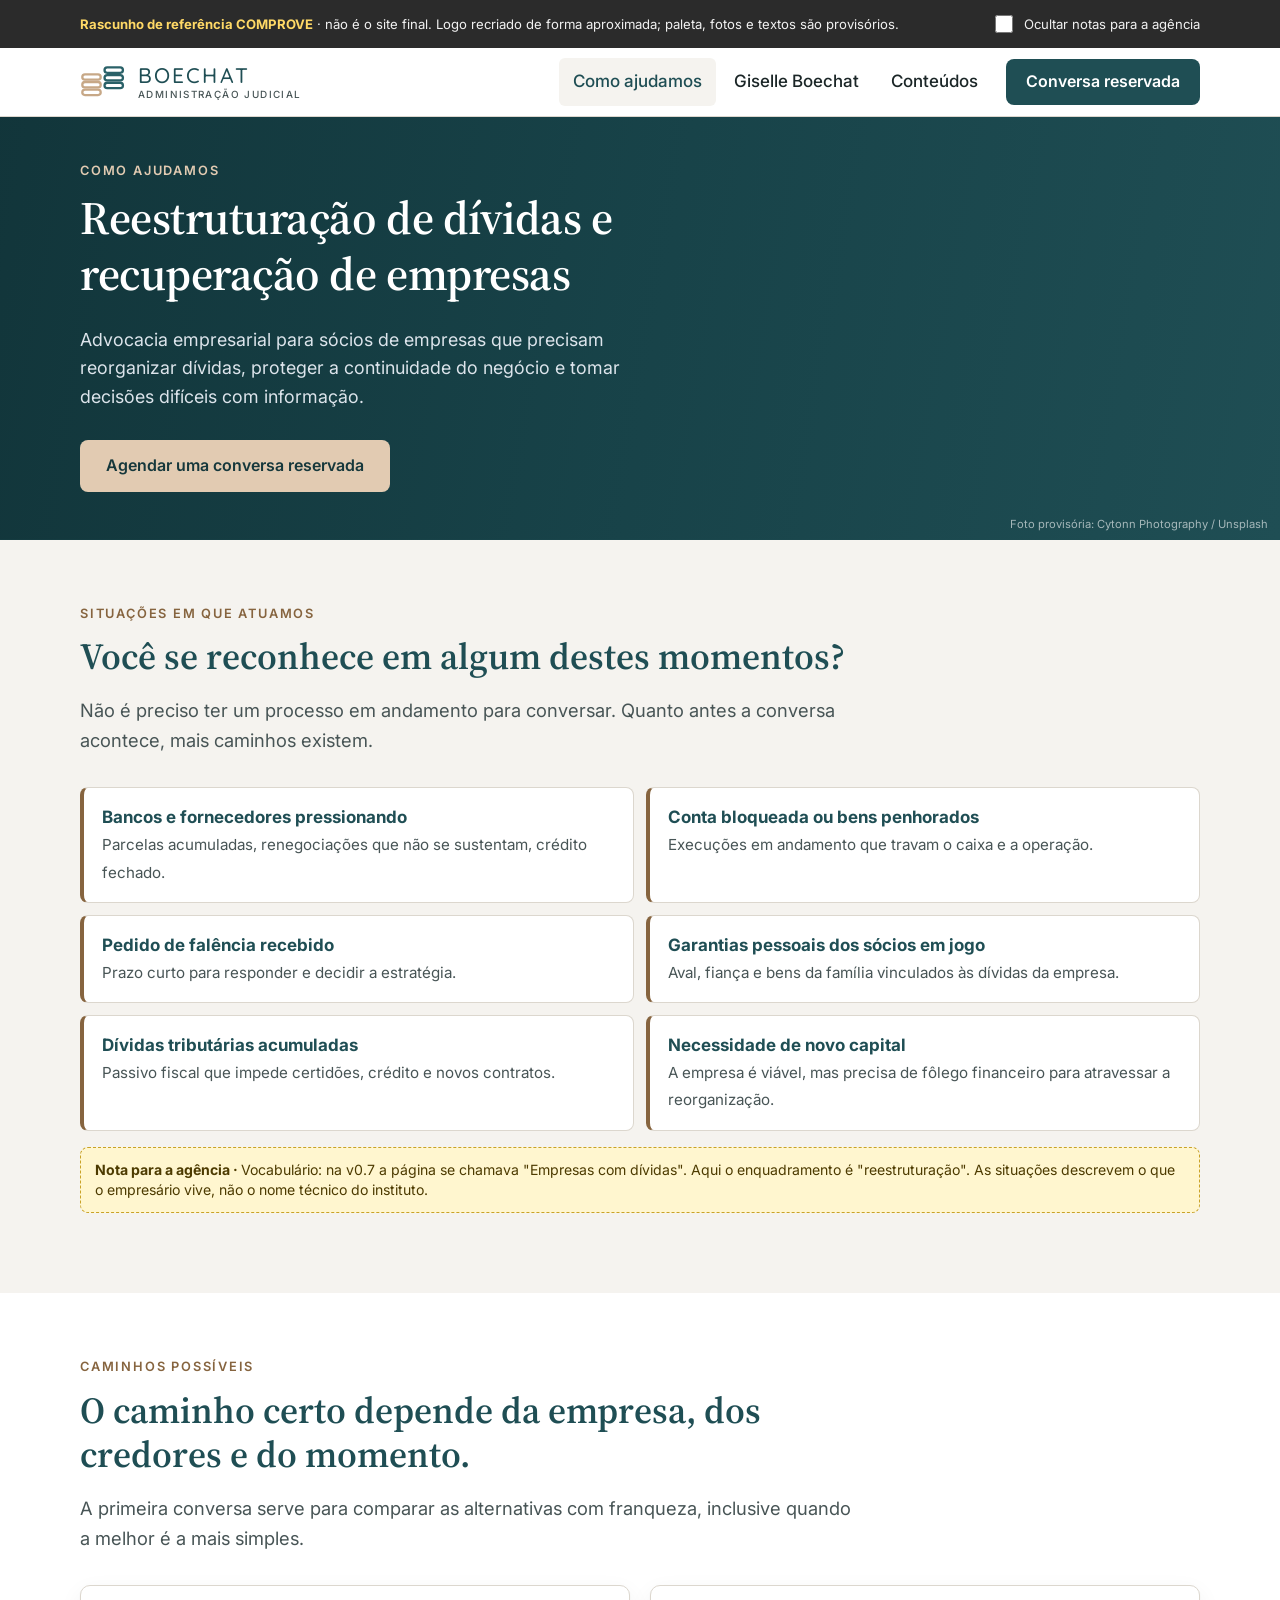
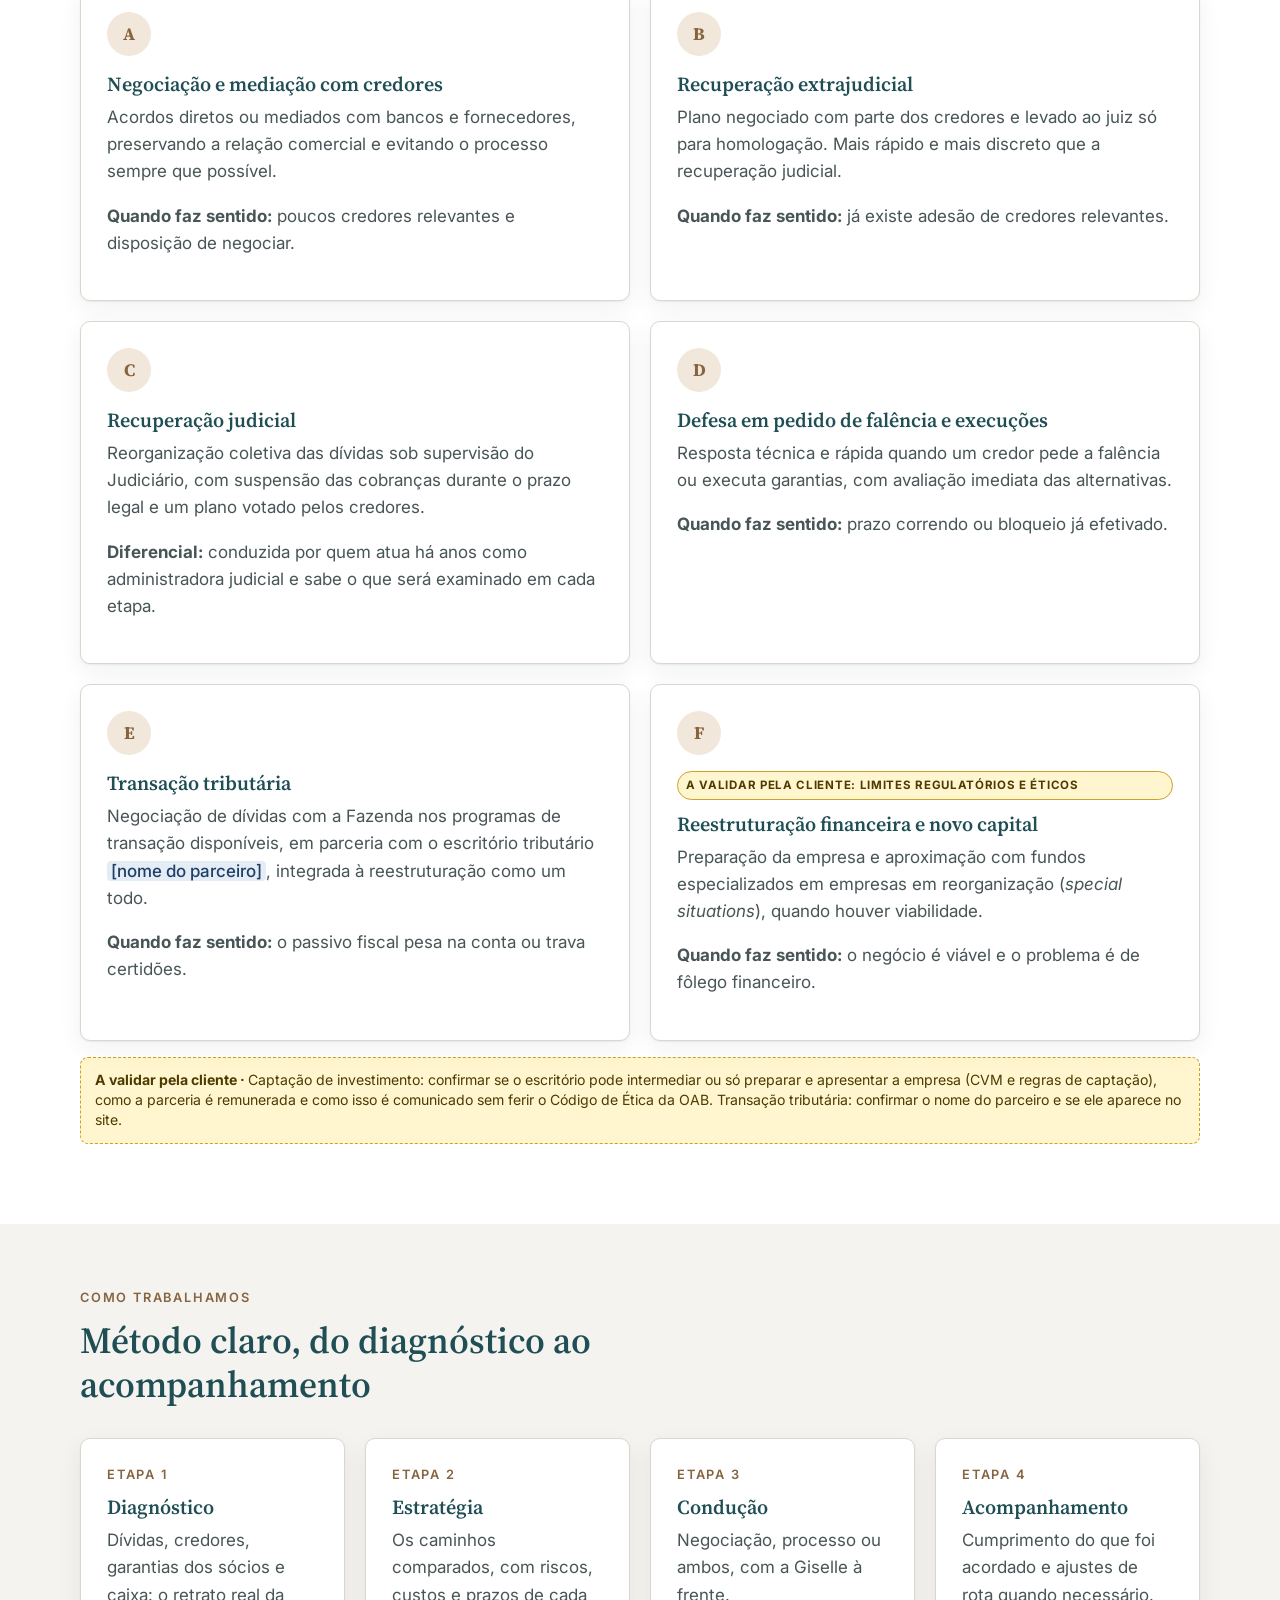
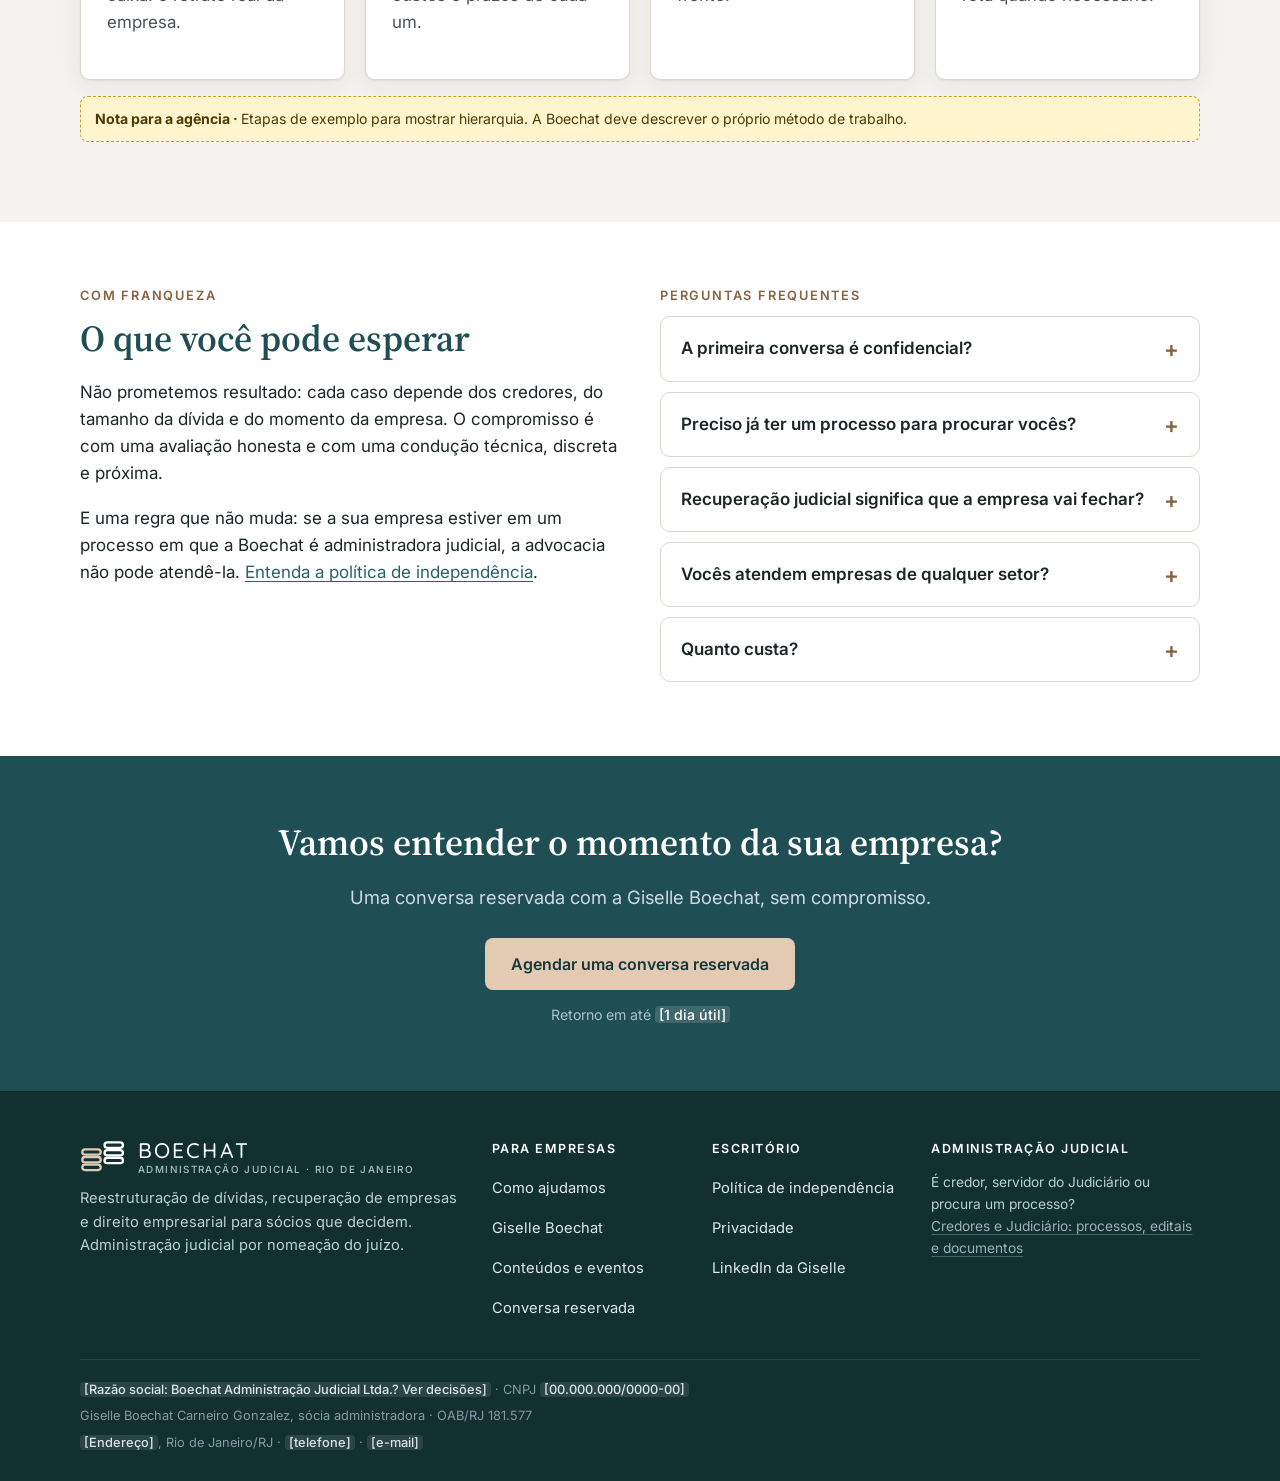
==== boechat-site-rascunho/como-ajudamos.html @ d045caf1 "Rascunho visual de referência do site Boechat Home voltada ao empresário, área separada de credores " ====
<!doctype html>
<html lang="pt-BR">
<head>
<meta charset="utf-8">
<meta name="viewport" content="width=device-width, initial-scale=1">
<meta name="robots" content="noindex, nofollow">
<title>Como ajudamos · Boechat</title>
<link rel="preconnect" href="https://fonts.googleapis.com">
<link rel="preconnect" href="https://fonts.gstatic.com" crossorigin>
<link href="https://fonts.googleapis.com/css2?family=Inter:wght@400;500;600;700&family=Quicksand:wght@500&family=Source+Serif+4:opsz,wght@8..60,500;8..60,600&display=swap" rel="stylesheet">
<link rel="stylesheet" href="style.css">
</head>
<body>
<div class="rascunho" role="note">
  <div class="wrap rascunho__in">
    <p><strong>Rascunho de referência COMPROVE</strong> · não é o site final. Logo recriado de forma aproximada; paleta, fotos e textos são provisórios.</p>
    <label class="toggle"><input type="checkbox" id="ocultar-notas"> Ocultar notas para a agência</label>
  </div>
</div>
<header class="topo">
  <div class="wrap topo__in">
    <a href="index.html" class="marca" aria-label="Boechat, página inicial">
      <svg class="logo" viewBox="0 0 60 46" fill="none" stroke-width="3" aria-hidden="true"><g class="l1"><rect x="3" y="13" width="24" height="7" rx="3.5"/><rect x="3" y="23" width="24" height="7" rx="3.5"/><rect x="3" y="33" width="24" height="7" rx="3.5"/></g><g class="l2"><rect x="32" y="4" width="24" height="7" rx="3.5"/><rect x="32" y="14" width="24" height="7" rx="3.5"/><rect x="32" y="24" width="24" height="7" rx="3.5"/></g></svg>
      <span class="marca__nome" title="Recriação aproximada do logotipo atual: substituir pelo arquivo oficial">BOECHAT<small>Administração Judicial</small></span>
    </a>
    <nav class="menu-d" aria-label="Principal">
        <a href="como-ajudamos.html" aria-current="page">Como ajudamos</a>
        <a href="giselle.html">Giselle Boechat</a>
        <a href="conteudos.html">Conteúdos</a>
        <a href="contato.html" class="btn btn--primario">Conversa reservada</a>
    </nav>
    <details class="menu-m">
      <summary>Menu</summary>
      <nav aria-label="Principal (celular)">
        <a href="como-ajudamos.html" aria-current="page">Como ajudamos</a>
        <a href="giselle.html">Giselle Boechat</a>
        <a href="conteudos.html">Conteúdos</a>
        <a href="contato.html" class="btn btn--primario">Conversa reservada</a>
      </nav>
    </details>
  </div>
</header>
<main>
<section class="hero hero--interna" style="--hero-img: url('https://images.unsplash.com/photo-1521791055366-0d553872125f?auto=format&fit=crop&w=1800&q=65')">
  <div class="wrap hero__in">
    <span class="olho">Como ajudamos</span>
    <h1>Reestruturação de dívidas e recuperação de empresas</h1>
    <p class="lead">Advocacia empresarial para sócios de empresas que precisam reorganizar dívidas, proteger a continuidade do negócio e tomar decisões difíceis com informação.</p>
    <div class="hero__acoes">
      <a href="contato.html" class="btn btn--primario">Agendar uma conversa reservada</a>
    </div>
  </div>
  <p class="credito-foto">Foto provisória: Cytonn Photography / Unsplash</p>
</section>

<!-- SITUAÇÕES -->
<section class="secao">
  <div class="wrap">
    <div class="cabeca-secao">
      <span class="olho">Situações em que atuamos</span>
      <h2>Você se reconhece em algum destes momentos?</h2>
      <p class="lead">Não é preciso ter um processo em andamento para conversar. Quanto antes a conversa acontece, mais caminhos existem.</p>
    </div>
    <ul class="situacoes">
      <li><strong>Bancos e fornecedores pressionando</strong><span>Parcelas acumuladas, renegociações que não se sustentam, crédito fechado.</span></li>
      <li><strong>Conta bloqueada ou bens penhorados</strong><span>Execuções em andamento que travam o caixa e a operação.</span></li>
      <li><strong>Pedido de falência recebido</strong><span>Prazo curto para responder e decidir a estratégia.</span></li>
      <li><strong>Garantias pessoais dos sócios em jogo</strong><span>Aval, fiança e bens da família vinculados às dívidas da empresa.</span></li>
      <li><strong>Dívidas tributárias acumuladas</strong><span>Passivo fiscal que impede certidões, crédito e novos contratos.</span></li>
      <li><strong>Necessidade de novo capital</strong><span>A empresa é viável, mas precisa de fôlego financeiro para atravessar a reorganização.</span></li>
    </ul>
    <div class="nota">Vocabulário: na v0.7 a página se chamava "Empresas com dívidas". Aqui o enquadramento é "reestruturação". As situações descrevem o que o empresário vive, não o nome técnico do instituto.</div>
  </div>
</section>

<!-- CAMINHOS -->
<section class="secao secao--branca">
  <div class="wrap">
    <div class="cabeca-secao">
      <span class="olho">Caminhos possíveis</span>
      <h2>O caminho certo depende da empresa, dos credores e do momento.</h2>
      <p class="lead">A primeira conversa serve para comparar as alternativas com franqueza, inclusive quando a melhor é a mais simples.</p>
    </div>
    <div class="grade grade--2">
      <article class="cartao" id="negociacao">
        <div class="cartao__icone" aria-hidden="true">A</div>
        <h3>Negociação e mediação com credores</h3>
        <p>Acordos diretos ou mediados com bancos e fornecedores, preservando a relação comercial e evitando o processo sempre que possível.</p>
        <p><b>Quando faz sentido:</b> poucos credores relevantes e disposição de negociar.</p>
      </article>
      <article class="cartao" id="recuperacao">
        <div class="cartao__icone" aria-hidden="true">B</div>
        <h3>Recuperação extrajudicial</h3>
        <p>Plano negociado com parte dos credores e levado ao juiz só para homologação. Mais rápido e mais discreto que a recuperação judicial.</p>
        <p><b>Quando faz sentido:</b> já existe adesão de credores relevantes.</p>
      </article>
      <article class="cartao">
        <div class="cartao__icone" aria-hidden="true">C</div>
        <h3>Recuperação judicial</h3>
        <p>Reorganização coletiva das dívidas sob supervisão do Judiciário, com suspensão das cobranças durante o prazo legal e um plano votado pelos credores.</p>
        <p><b>Diferencial:</b> conduzida por quem atua há anos como administradora judicial e sabe o que será examinado em cada etapa.</p>
      </article>
      <article class="cartao">
        <div class="cartao__icone" aria-hidden="true">D</div>
        <h3>Defesa em pedido de falência e execuções</h3>
        <p>Resposta técnica e rápida quando um credor pede a falência ou executa garantias, com avaliação imediata das alternativas.</p>
        <p><b>Quando faz sentido:</b> prazo correndo ou bloqueio já efetivado.</p>
      </article>
      <article class="cartao" id="tributario">
        <div class="cartao__icone" aria-hidden="true">E</div>
        <h3>Transação tributária</h3>
        <p>Negociação de dívidas com a Fazenda nos programas de transação disponíveis, em parceria com o escritório tributário <span class="ph">[nome do parceiro]</span>, integrada à reestruturação como um todo.</p>
        <p><b>Quando faz sentido:</b> o passivo fiscal pesa na conta ou trava certidões.</p>
      </article>
      <article class="cartao" id="capital">
        <div class="cartao__icone" aria-hidden="true">F</div>
        <span class="selo">A validar pela cliente: limites regulatórios e éticos</span>
        <h3 class="mt-1">Reestruturação financeira e novo capital</h3>
        <p>Preparação da empresa e aproximação com fundos especializados em empresas em reorganização (<i>special situations</i>), quando houver viabilidade.</p>
        <p><b>Quando faz sentido:</b> o negócio é viável e o problema é de fôlego financeiro.</p>
      </article>
    </div>
    <div class="nota nota--validar">Captação de investimento: confirmar se o escritório pode intermediar ou só preparar e apresentar a empresa (CVM e regras de captação), como a parceria é remunerada e como isso é comunicado sem ferir o Código de Ética da OAB. Transação tributária: confirmar o nome do parceiro e se ele aparece no site.</div>
  </div>
</section>

<!-- COMO TRABALHAMOS -->
<section class="secao">
  <div class="wrap">
    <div class="cabeca-secao">
      <span class="olho">Como trabalhamos</span>
      <h2>Método claro, do diagnóstico ao acompanhamento</h2>
    </div>
    <div class="grade grade--4">
      <div class="cartao"><span class="olho">Etapa 1</span><h3>Diagnóstico</h3><p>Dívidas, credores, garantias dos sócios e caixa: o retrato real da empresa.</p></div>
      <div class="cartao"><span class="olho">Etapa 2</span><h3>Estratégia</h3><p>Os caminhos comparados, com riscos, custos e prazos de cada um.</p></div>
      <div class="cartao"><span class="olho">Etapa 3</span><h3>Condução</h3><p>Negociação, processo ou ambos, com a Giselle à frente.</p></div>
      <div class="cartao"><span class="olho">Etapa 4</span><h3>Acompanhamento</h3><p>Cumprimento do que foi acordado e ajustes de rota quando necessário.</p></div>
    </div>
    <div class="nota">Etapas de exemplo para mostrar hierarquia. A Boechat deve descrever o próprio método de trabalho.</div>
  </div>
</section>

<!-- O QUE NÃO FAZEMOS + FAQ -->
<section class="secao secao--branca">
  <div class="wrap grade grade--2" style="gap:40px">
    <div>
      <span class="olho">Com franqueza</span>
      <h2>O que você pode esperar</h2>
      <p>Não prometemos resultado: cada caso depende dos credores, do tamanho da dívida e do momento da empresa. O compromisso é com uma avaliação honesta e com uma condução técnica, discreta e próxima.</p>
      <p>E uma regra que não muda: se a sua empresa estiver em um processo em que a Boechat é administradora judicial, a advocacia não pode atendê-la. <a href="index.html#independencia">Entenda a política de independência</a>.</p>
    </div>
    <div class="faq">
      <span class="olho">Perguntas frequentes</span>
      <details><summary>A primeira conversa é confidencial?</summary><div>Sim. Desde o primeiro contato vale o sigilo profissional da advocacia. <span class="ph">[texto a validar pela Giselle]</span></div></details>
      <details><summary>Preciso já ter um processo para procurar vocês?</summary><div>Não. A conversa pode e deve acontecer antes, quando há mais alternativas disponíveis.</div></details>
      <details><summary>Recuperação judicial significa que a empresa vai fechar?</summary><div>Não. A recuperação existe justamente para permitir que uma empresa viável reorganize as dívidas e continue operando.</div></details>
      <details><summary>Vocês atendem empresas de qualquer setor?</summary><div>Sim. Atendemos empresas de diferentes setores; o que importa é o momento e a estrutura das dívidas.</div></details>
      <details><summary>Quanto custa?</summary><div>Depende do caso. Se houver continuidade depois da primeira conversa, o escopo do trabalho e as condições são apresentados antes de qualquer contratação.</div></details>
    </div>
  </div>
</section>

<section class="secao secao--escura cta-final">
  <div class="wrap">
    <h2>Vamos entender o momento da sua empresa?</h2>
    <p class="lead">Uma conversa reservada com a Giselle Boechat, sem compromisso.</p>
    <a href="contato.html" class="btn btn--primario">Agendar uma conversa reservada</a>
    <small>Retorno em até <span class="ph">[1 dia útil]</span></small>
  </div>
</section>
</main>
<footer class="rodape">
  <div class="wrap">
    <div class="rodape__grade">
      <div>
        <a href="index.html" class="marca">
          <svg class="logo" viewBox="0 0 60 46" fill="none" stroke-width="3" aria-hidden="true"><g class="l1"><rect x="3" y="13" width="24" height="7" rx="3.5"/><rect x="3" y="23" width="24" height="7" rx="3.5"/><rect x="3" y="33" width="24" height="7" rx="3.5"/></g><g class="l2"><rect x="32" y="4" width="24" height="7" rx="3.5"/><rect x="32" y="14" width="24" height="7" rx="3.5"/><rect x="32" y="24" width="24" height="7" rx="3.5"/></g></svg>
          <span class="marca__nome">BOECHAT<small>Administração Judicial · Rio de Janeiro</small></span>
        </a>
        <p class="mt-1">Reestruturação de dívidas, recuperação de empresas e direito empresarial para sócios que decidem. Administração judicial por nomeação do juízo.</p>
      </div>
      <div>
        <h4>Para empresas</h4>
        <ul>
          <li><a href="como-ajudamos.html">Como ajudamos</a></li>
          <li><a href="giselle.html">Giselle Boechat</a></li>
          <li><a href="conteudos.html">Conteúdos e eventos</a></li>
          <li><a href="contato.html">Conversa reservada</a></li>
        </ul>
      </div>
      <div>
        <h4>Escritório</h4>
        <ul>
          <li><a href="index.html#independencia">Política de independência</a></li>
          <li><a href="contato.html#privacidade">Privacidade</a></li>
          <li><a href="[link-linkedin-giselle]">LinkedIn da Giselle</a></li>
        </ul>
      </div>
      <div class="rodape__discreto">
        <h4>Administração judicial</h4>
        <p class="mb-0">É credor, servidor do Judiciário ou procura um processo?</p>
        <a href="credores-e-judiciario.html">Credores e Judiciário: processos, editais e documentos</a>
      </div>
    </div>
    <div class="rodape__legal">
      <span><span class="ph">[Razão social: Boechat Administração Judicial Ltda.? Ver decisões]</span> · CNPJ <span class="ph">[00.000.000/0000-00]</span></span>
      <span>Giselle Boechat Carneiro Gonzalez, sócia administradora · OAB/RJ 181.577</span>
      <span><span class="ph">[Endereço]</span>, Rio de Janeiro/RJ · <span class="ph">[telefone]</span> · <span class="ph">[e-mail]</span></span>
    </div>
  </div>
</footer>
</body>
</html>
---- boechat-site-rascunho/style.css ----
/* ==========================================================================
   Boechat · RASCUNHO VISUAL DE REFERÊNCIA (não é o site final)
   Paleta PROVISÓRIA, tirada a olho do logotipo atual (azul-petróleo + areia).
   Substituir pelos valores oficiais do manual de marca quando existir.
   Mobile-first: estilos base = celular; ajustes em min-width.
   ========================================================================== */

:root {
  /* Paleta provisória derivada do logotipo */
  --bg: #F5F3EF;          /* papel claro */
  --surface: #FFFFFF;
  --ink: #1B2627;         /* texto principal */
  --ink-soft: #485556;    /* texto secundário (contraste ~7:1 sobre --bg) */
  --teal: #4F8F96;        /* azul-petróleo do fundo do logo (uso decorativo) */
  --brand: #1F4E54;       /* azul-petróleo profundo: títulos, seções escuras */
  --brand-2: #2A6168;
  --sand: #E2CBB2;        /* areia do símbolo do logo */
  --accent: #86643F;      /* areia escurecida p/ texto (contraste ~5:1 sobre branco) */
  --accent-soft: #F1E7DB;
  --line: #DCD7CE;
  --ok: #2F6B4F;

  /* Notas para a agência (fica fora do site final) */
  --nota-bg: #FFF6CF;
  --nota-line: #C9A227;
  --nota-ink: #4D3B00;

  /* Placeholder de conteúdo a confirmar */
  --ph-bg: #E4ECF5;
  --ph-ink: #1F3F66;

  --radius: 10px;
  --shadow: 0 1px 2px rgba(20, 30, 40, .06), 0 8px 24px rgba(20, 30, 40, .06);
  --wrap: 1160px;

  --font-serif: "Source Serif 4", Georgia, "Times New Roman", serif;
  --font-sans: "Inter", system-ui, -apple-system, "Segoe UI", Roboto, Arial, sans-serif;
}

*, *::before, *::after { box-sizing: border-box; }
html { -webkit-text-size-adjust: 100%; scroll-behavior: smooth; }
body {
  margin: 0;
  background: var(--bg);
  color: var(--ink);
  font-family: var(--font-sans);
  font-size: 17px;
  line-height: 1.6;
}
img { max-width: 100%; display: block; }
a { color: var(--brand-2); text-underline-offset: 3px; }
a:hover { color: var(--accent); }
:focus-visible { outline: 3px solid var(--accent); outline-offset: 2px; }

h1, h2, h3 { font-family: var(--font-serif); font-weight: 600; line-height: 1.2; margin: 0 0 .5em; color: var(--brand); }
h1 { font-size: clamp(2rem, 7vw, 3.4rem); letter-spacing: -.01em; }
h2 { font-size: clamp(1.6rem, 5vw, 2.3rem); }
h3 { font-size: 1.25rem; }
p { margin: 0 0 1em; }

.wrap { width: 100%; max-width: var(--wrap); margin: 0 auto; padding: 0 20px; }
.secao { padding: 64px 0; }
.secao--branca { background: var(--surface); }
.secao--escura { background: var(--brand); color: #E8EEF3; }
.secao--escura h2, .secao--escura h3 { color: #fff; }
.secao--escura a { color: #fff; }
.olho { font-size: .8rem; letter-spacing: .14em; text-transform: uppercase; color: var(--accent); font-weight: 600; margin-bottom: .75em; display: block; }
.secao--escura .olho, .hero .olho { color: var(--sand); }
.lead { font-size: 1.15rem; color: var(--ink-soft); max-width: 44em; }
.centro { text-align: center; }
.centro .lead { margin-left: auto; margin-right: auto; }

/* -------------------------------------------------------------- Faixa de rascunho */
.rascunho {
  background: #2B2B2B; color: #F2F2F2; font-size: .82rem; line-height: 1.4;
}
.rascunho__in { display: flex; flex-wrap: wrap; gap: 8px 16px; align-items: center; justify-content: space-between; padding-top: 8px; padding-bottom: 8px; }
.rascunho p { margin: 0; }
.rascunho strong { color: #FFD966; }
.toggle { display: inline-flex; gap: 8px; align-items: center; cursor: pointer; white-space: nowrap; min-height: 32px; }
.toggle input { width: 18px; height: 18px; accent-color: #FFD966; }
body:has(#ocultar-notas:checked) .nota { display: none !important; }

/* -------------------------------------------------------------- Notas e placeholders */
.nota {
  background: var(--nota-bg); border: 1px dashed var(--nota-line); color: var(--nota-ink);
  border-radius: 8px; padding: 12px 14px; font-size: .88rem; line-height: 1.45; margin: 16px 0;
  font-family: var(--font-sans);
}
.nota::before { content: "Nota para a agência · "; font-weight: 700; }
.nota--cliente::before { content: "Giselle confirma · "; }
.nota--validar::before { content: "A validar pela cliente · "; }
.nota p:last-child, .nota ul:last-child { margin-bottom: 0; }
.nota ul { margin: 6px 0 0; padding-left: 18px; }
.secao--escura .nota { color: var(--nota-ink); }

.ph {
  background: var(--ph-bg); color: var(--ph-ink); border-radius: 4px; padding: 0 4px;
  font-weight: 500; white-space: normal;
}
.secao--escura .ph { background: rgba(255,255,255,.14); color: #fff; }
.selo {
  display: inline-block; font-size: .72rem; font-weight: 700; letter-spacing: .06em; text-transform: uppercase;
  padding: 4px 8px; border-radius: 999px; background: var(--nota-bg); color: var(--nota-ink); border: 1px solid var(--nota-line);
}
.selo--neutro { background: var(--accent-soft); border-color: #D8C7A8; color: #5E4720; }

/* -------------------------------------------------------------- Botões */
.btn {
  display: inline-flex; align-items: center; justify-content: center; gap: 8px;
  min-height: 52px; padding: 14px 24px; border-radius: 8px; border: 2px solid transparent;
  font: 600 1rem/1.2 var(--font-sans); text-decoration: none; cursor: pointer; text-align: center;
  transition: background .15s, color .15s, border-color .15s;
}
.btn--primario { background: var(--brand); color: #fff; }
.btn--primario:hover { background: var(--brand-2); color: #fff; }
.hero .btn--primario, .secao--escura .btn--primario { background: var(--sand); color: #16383C; }
.hero .btn--primario:hover, .secao--escura .btn--primario:hover { background: #EEDDC9; color: #16383C; }
.btn--escuro { background: var(--brand); color: #fff; }
.btn--escuro:hover { background: var(--brand-2); color: #fff; }
.btn--contorno { border-color: currentColor; color: var(--brand); background: transparent; }
.btn--contorno:hover { background: var(--brand); color: #fff; border-color: var(--brand); }
.btn--claro { background: #fff; color: var(--brand); }
.btn--bloco { width: 100%; }
.link-seta { font-weight: 600; text-decoration: none; display: inline-flex; align-items: center; min-height: 44px; }
.link-seta::after { content: "→"; margin-left: 8px; transition: transform .15s; }
.link-seta:hover::after { transform: translateX(3px); }

/* -------------------------------------------------------------- Topo */
.topo { background: var(--surface); border-bottom: 1px solid var(--line); position: sticky; top: 0; z-index: 20; }
.topo__in { display: flex; align-items: center; justify-content: space-between; gap: 16px; min-height: 68px; }
.marca { display: flex; align-items: center; gap: 12px; text-decoration: none; color: var(--brand); }
.logo { width: 46px; height: 36px; flex: none; }
.logo .l1 { stroke: #C7A887; }
.logo .l2 { stroke: var(--brand-2); }
.marca__nome { font-family: "Quicksand", var(--font-sans); font-size: 1.32rem; font-weight: 500; letter-spacing: .1em; line-height: 1.05; }
.marca__nome small { display: block; font-family: var(--font-sans); font-size: .62rem; font-weight: 500; letter-spacing: .14em; text-transform: uppercase; color: var(--ink-soft); margin-top: 3px; }

.menu-m { position: relative; }
.menu-m summary {
  list-style: none; cursor: pointer; min-height: 48px; min-width: 48px; padding: 0 14px;
  display: flex; align-items: center; gap: 8px; border: 1px solid var(--line); border-radius: 8px; font-weight: 600; color: var(--brand);
}
.menu-m summary::-webkit-details-marker { display: none; }
.menu-m summary::before { content: "☰"; font-size: 1.1rem; }
.menu-m[open] summary::before { content: "✕"; }
.menu-m nav {
  position: absolute; right: 0; top: calc(100% + 8px); width: min(88vw, 320px);
  background: var(--surface); border: 1px solid var(--line); border-radius: var(--radius); box-shadow: var(--shadow);
  padding: 8px; display: grid;
}
.menu-m nav a { display: flex; align-items: center; min-height: 52px; padding: 0 14px; text-decoration: none; color: var(--ink); border-radius: 6px; font-weight: 500; }
.menu-m nav a:hover, .menu-m nav a[aria-current="page"] { background: var(--bg); color: var(--brand); }
.menu-m nav .btn { margin-top: 8px; color: #fff; justify-content: center; }
.menu-d { display: none; }

@media (min-width: 960px) {
  .menu-m { display: none; }
  .menu-d { display: flex; align-items: center; gap: 4px; }
  .menu-d a:not(.btn) { padding: 10px 14px; text-decoration: none; color: var(--ink); font-weight: 500; border-radius: 6px; }
  .menu-d a:not(.btn):hover, .menu-d a[aria-current="page"] { color: var(--brand); background: var(--bg); }
  .menu-d .btn { min-height: 46px; padding: 10px 18px; margin-left: 10px; }
}

/* -------------------------------------------------------------- Hero */
.hero {
  position: relative; color: #fff; isolation: isolate;
  background-color: var(--brand);
  background-image:
    linear-gradient(100deg, rgba(17, 52, 57, .95) 0%, rgba(22, 64, 70, .84) 48%, rgba(31, 78, 84, .50) 100%),
    var(--hero-img, none);
  background-size: cover; background-position: center;
}
.hero__in { padding: 56px 20px 64px; }
.hero h1 { color: #fff; max-width: 15em; }
.hero .lead { color: #DCE4EB; font-size: 1.12rem; max-width: 34em; }
.hero__acoes { display: flex; flex-direction: column; gap: 14px; margin-top: 28px; align-items: stretch; }
.hero__acoes .link-seta { color: #fff; justify-content: center; }
.hero__garantia { margin-top: 22px; font-size: .9rem; color: #C9D4DE; max-width: 34em; }
.hero__garantia::before { content: "🔒"; filter: grayscale(1) brightness(2); margin-right: 8px; }
.hero .nota { max-width: 40em; }
.hero--interna .hero__in { padding: 44px 20px 48px; }
.hero--interna h1 { font-size: clamp(1.9rem, 6vw, 2.9rem); }
.credito-foto { font-size: .7rem; color: rgba(255,255,255,.6); position: absolute; right: 12px; bottom: 6px; margin: 0; }
.credito-foto a { color: inherit; }

@media (min-width: 720px) {
  .hero__in { padding: 96px 20px 104px; }
  .hero__acoes { flex-direction: row; align-items: center; }
  .hero__acoes .link-seta { justify-content: flex-start; }
}

/* -------------------------------------------------------------- Grades e cartões */
.grade { display: grid; gap: 20px; }
@media (min-width: 720px) {
  .grade--2 { grid-template-columns: repeat(2, 1fr); }
  .grade--3 { grid-template-columns: repeat(2, 1fr); }
}
@media (min-width: 1000px) {
  .grade--3 { grid-template-columns: repeat(3, 1fr); }
  .grade--4 { grid-template-columns: repeat(4, 1fr); }
}
@media (min-width: 720px) and (max-width: 999px) { .grade--4 { grid-template-columns: repeat(2, 1fr); } }

.cartao { background: var(--surface); border: 1px solid var(--line); border-radius: var(--radius); padding: 26px; box-shadow: var(--shadow); display: flex; flex-direction: column; }
.cartao h3 { margin-bottom: .4em; }
.cartao p { color: var(--ink-soft); }
.cartao .link-seta { margin-top: auto; }
.cartao__icone { width: 44px; height: 44px; border-radius: 50%; background: var(--accent-soft); color: var(--accent); display: grid; place-items: center; font-family: var(--font-serif); font-weight: 700; margin-bottom: 16px; font-size: 1.1rem; }

/* Antes → com orientação */
.transforma { display: grid; gap: 12px; margin: 6px 0 14px; }
.transforma div { padding: 12px 14px; border-radius: 8px; font-size: .95rem; }
.transforma .de { background: #F1EEE8; color: var(--ink-soft); }
.transforma .para { background: #E6F0F0; color: #1B4449; }
.transforma b { display: block; font-size: .72rem; letter-spacing: .1em; text-transform: uppercase; margin-bottom: 2px; }

/* -------------------------------------------------------------- Autoridade */
.autoridade { display: grid; gap: 32px; align-items: center; }
.retrato {
  aspect-ratio: 4 / 5; border-radius: var(--radius); background:
    radial-gradient(circle at 50% 36%, #C9CED4 0 17%, transparent 17.5%),
    radial-gradient(ellipse at 50% 92%, #C9CED4 0 38%, transparent 38.5%),
    linear-gradient(160deg, #E7E9EC, #D5D9DE);
  display: flex; align-items: flex-end; justify-content: center; padding: 16px; position: relative; overflow: hidden;
  border: 1px solid var(--line);
}
.retrato span { background: rgba(255,255,255,.92); color: var(--ink-soft); font-size: .82rem; padding: 6px 10px; border-radius: 6px; text-align: center; }
.citacao { font-family: var(--font-serif); font-size: clamp(1.25rem, 3.6vw, 1.6rem); line-height: 1.4; color: var(--brand); border-left: 3px solid var(--accent); padding-left: 18px; margin: 0 0 20px; }
.fatos { display: grid; gap: 12px; margin: 22px 0; padding: 0; list-style: none; }
.fatos li { display: flex; gap: 14px; align-items: baseline; }
.fatos strong { font-family: var(--font-serif); font-size: 1.6rem; color: var(--accent); min-width: 2.6em; }
@media (min-width: 860px) {
  .autoridade { grid-template-columns: 5fr 7fr; gap: 56px; }
}

/* Vídeo placeholder */
.video {
  position: relative; aspect-ratio: 16 / 9; border-radius: var(--radius); overflow: hidden;
  background: linear-gradient(135deg, #2A6168, #12302F); color: #fff; display: grid; place-items: center; text-align: center; padding: 20px;
}
.video__play { width: 72px; height: 72px; border-radius: 50%; background: rgba(255,255,255,.95); display: grid; place-items: center; margin: 0 auto 14px; }
.video__play::after { content: ""; border-left: 22px solid var(--brand); border-top: 13px solid transparent; border-bottom: 13px solid transparent; margin-left: 6px; }
.video p { margin: 0; font-size: .92rem; color: #CCD6DF; max-width: 30em; }
.video strong { display: block; font-family: var(--font-serif); font-size: 1.2rem; color: #fff; margin-bottom: 4px; }

/* -------------------------------------------------------------- Passos */
.passos { list-style: none; padding: 0; margin: 0; display: grid; gap: 16px; counter-reset: passo; }
.passos li { counter-increment: passo; background: var(--surface); border: 1px solid var(--line); border-radius: var(--radius); padding: 22px 22px 22px 74px; position: relative; }
.passos li::before {
  content: counter(passo); position: absolute; left: 20px; top: 20px; width: 38px; height: 38px; border-radius: 50%;
  background: var(--brand); color: #fff; display: grid; place-items: center; font-weight: 700; font-family: var(--font-serif);
}
.passos h3 { font-size: 1.1rem; margin-bottom: .25em; }
.passos p { margin: 0; color: var(--ink-soft); }
@media (min-width: 900px) { .passos { grid-template-columns: repeat(3, 1fr); } }

/* -------------------------------------------------------------- Independência */
.garantia { display: grid; gap: 24px; align-items: start; }
.garantia__selo {
  width: 84px; height: 84px; border-radius: 50%; border: 2px solid var(--sand); display: grid; place-items: center;
  font-family: var(--font-serif); font-size: 2rem; color: var(--sand);
}
@media (min-width: 860px) { .garantia { grid-template-columns: 100px 1fr; gap: 32px; } }

/* -------------------------------------------------------------- Faixa com foto */
.faixa-foto { display: grid; gap: 0; background: var(--surface); border-radius: var(--radius); overflow: hidden; border: 1px solid var(--line); box-shadow: var(--shadow); }
.faixa-foto__img { min-height: 220px; background-color: #CBD3DA; background-size: cover; background-position: center; }
.faixa-foto__txt { padding: 32px 26px; }
@media (min-width: 860px) { .faixa-foto { grid-template-columns: 1fr 1fr; } .faixa-foto__txt { padding: 48px; } }

/* -------------------------------------------------------------- Conteúdos */
.filtros { display: flex; gap: 8px; overflow-x: auto; padding: 4px 0 12px; scrollbar-width: thin; }
.filtros button {
  flex: none; min-height: 44px; padding: 0 16px; border-radius: 999px; border: 1px solid var(--line); background: var(--surface);
  font: 500 .92rem var(--font-sans); color: var(--ink); cursor: pointer;
}
.filtros button[aria-pressed="true"] { background: var(--brand); border-color: var(--brand); color: #fff; }
.post { background: var(--surface); border: 1px solid var(--line); border-radius: var(--radius); overflow: hidden; display: flex; flex-direction: column; box-shadow: var(--shadow); }
.post__capa { aspect-ratio: 16 / 9; background: linear-gradient(135deg, #DCE2E8, #C6CED6); display: grid; place-items: center; color: var(--ink-soft); font-size: .82rem; position: relative; background-size: cover; background-position: center; }
.post__capa--video::after { content: "▶"; width: 52px; height: 52px; border-radius: 50%; background: rgba(255,255,255,.92); color: var(--brand); display: grid; place-items: center; font-size: 1.1rem; }
.post__corpo { padding: 20px 22px 22px; display: flex; flex-direction: column; flex: 1; }
.post__tema { font-size: .74rem; font-weight: 700; letter-spacing: .1em; text-transform: uppercase; color: var(--accent); margin-bottom: 6px; }
.post h3 { font-size: 1.12rem; }
.post p { color: var(--ink-soft); font-size: .95rem; }
.post__meta { margin-top: auto; font-size: .82rem; color: var(--ink-soft); }
.post[hidden] { display: none; }

.material { display: grid; gap: 18px; background: var(--surface); border: 1px solid var(--line); border-radius: var(--radius); padding: 24px; box-shadow: var(--shadow); }
.material__tipo { font-size: .74rem; font-weight: 700; letter-spacing: .1em; text-transform: uppercase; color: var(--accent); }
.material h3 { margin: 4px 0 6px; }
.material p { color: var(--ink-soft); margin: 0; }
@media (min-width: 720px) { .material { grid-template-columns: 1fr auto; align-items: center; } }

/* -------------------------------------------------------------- Formulário */
.form { background: var(--surface); border: 1px solid var(--line); border-radius: var(--radius); padding: 24px; box-shadow: var(--shadow); display: grid; gap: 18px; }
.campo { display: grid; gap: 6px; }
.campo label, .campo legend { font-weight: 600; font-size: .95rem; color: var(--ink); }
.campo small { color: var(--ink-soft); font-size: .85rem; }
.campo input, .campo select, .campo textarea {
  width: 100%; min-height: 52px; padding: 12px 14px; border: 1.5px solid #BFB8AA; border-radius: 8px; background: #fff;
  font: 400 1rem var(--font-sans); color: var(--ink);
}
.campo textarea { min-height: 120px; resize: vertical; }
.campo input:focus, .campo select:focus, .campo textarea:focus { border-color: var(--brand); outline: 3px solid rgba(31, 51, 71, .15); }
.opcional { font-weight: 400; color: var(--ink-soft); }
.form__duas { display: grid; gap: 18px; }
@media (min-width: 720px) { .form__duas { grid-template-columns: 1fr 1fr; } }
.check { display: flex; gap: 12px; align-items: flex-start; font-size: .92rem; color: var(--ink-soft); }
.check input { width: 22px; height: 22px; margin-top: 2px; flex: none; accent-color: var(--brand); }
.sigilo { background: #E8F1F1; border-radius: 8px; padding: 14px 16px; font-size: .9rem; color: #1E4247; display: flex; gap: 12px; }
.sigilo::before { content: "🔒"; filter: grayscale(1); }
.ocultos { font-family: ui-monospace, SFMono-Regular, Menlo, monospace; font-size: .8rem; }

.contato-grade { display: grid; gap: 28px; }
@media (min-width: 960px) { .contato-grade { grid-template-columns: 7fr 5fr; gap: 40px; align-items: start; } }
.lateral { display: grid; gap: 16px; }
.lateral .cartao { padding: 22px; }

/* -------------------------------------------------------------- FAQ */
.faq details { background: var(--surface); border: 1px solid var(--line); border-radius: var(--radius); margin-bottom: 10px; }
.faq summary { cursor: pointer; padding: 18px 52px 18px 20px; font-weight: 600; list-style: none; position: relative; min-height: 56px; }
.faq summary::-webkit-details-marker { display: none; }
.faq summary::after { content: "+"; position: absolute; right: 20px; top: 14px; font-size: 1.4rem; color: var(--accent); }
.faq details[open] summary::after { content: "−"; }
.faq details > div { padding: 0 20px 18px; color: var(--ink-soft); }

/* -------------------------------------------------------------- Lista de situações */
.situacoes { list-style: none; margin: 0; padding: 0; display: grid; gap: 12px; }
.situacoes li { background: var(--surface); border: 1px solid var(--line); border-left: 4px solid var(--accent); border-radius: 8px; padding: 16px 18px; }
.situacoes strong { display: block; color: var(--brand); }
.situacoes span { color: var(--ink-soft); font-size: .95rem; }
@media (min-width: 860px) { .situacoes { grid-template-columns: repeat(2, 1fr); } }

/* -------------------------------------------------------------- Linha do tempo */
.tempo { list-style: none; margin: 0; padding: 0; border-left: 2px solid var(--line); }
.tempo li { position: relative; padding: 0 0 28px 26px; }
.tempo li::before { content: ""; position: absolute; left: -8px; top: 6px; width: 14px; height: 14px; border-radius: 50%; background: var(--surface); border: 3px solid var(--accent); }
.tempo .quando { font-size: .8rem; font-weight: 700; letter-spacing: .08em; text-transform: uppercase; color: var(--accent); }
.tempo h3 { margin: 2px 0 4px; font-size: 1.15rem; }
.tempo p { color: var(--ink-soft); margin: 0; }

/* -------------------------------------------------------------- CTA final */
.cta-final { text-align: center; }
.cta-final .lead { margin: 0 auto 26px; color: #CFD9E2; }
.cta-final .btn { min-width: 280px; }
.cta-final small { display: block; margin-top: 14px; color: #AFC0CF; }

/* -------------------------------------------------------------- Rodapé */
.rodape { background: #12302F; color: #BCCFCF; font-size: .92rem; padding: 48px 0 28px; }
.rodape a { color: #E1E8EE; text-decoration: none; }
.rodape a:hover { text-decoration: underline; color: #fff; }
.rodape__grade { display: grid; gap: 28px; }
.rodape h4 { color: #fff; font-size: .78rem; letter-spacing: .12em; text-transform: uppercase; margin: 0 0 12px; font-weight: 600; }
.rodape ul { list-style: none; margin: 0; padding: 0; display: grid; gap: 4px; }
.rodape li a { display: inline-flex; min-height: 36px; align-items: center; }
.rodape__discreto { font-size: .86rem; }
.rodape__discreto a { color: #9FB0BF; text-decoration: underline; text-decoration-color: rgba(159,176,191,.4); }
.rodape__legal { border-top: 1px solid rgba(255,255,255,.1); margin-top: 32px; padding-top: 20px; font-size: .8rem; color: #8698A8; display: grid; gap: 6px; }
.rodape .ph { background: rgba(255,255,255,.1); color: #DCE4EB; }
.rodape .marca { color: #fff; }
.rodape .logo .l1 { stroke: var(--sand); }
.rodape .logo .l2 { stroke: #fff; }
.rodape .marca__nome small { color: #A9C2C2; }
@media (min-width: 860px) { .rodape__grade { grid-template-columns: 2fr 1fr 1fr 1.4fr; } }

/* -------------------------------------------------------------- Área de credores e Judiciário */
.area-topo { background: #EAEDEC; border-bottom: 1px solid #D3D8D7; }
.area-topo .topo__in { min-height: 60px; }
.area-topo .marca__nome { font-size: 1.05rem; }
.voltar { white-space: nowrap; font-size: .92rem; font-weight: 600; text-decoration: none; display: inline-flex; align-items: center; min-height: 44px; }
.voltar::before { content: "←"; margin-right: 6px; }

.variantes { display: flex; gap: 8px; flex-wrap: wrap; margin: 4px 0 24px; }
.variantes input { position: absolute; opacity: 0; pointer-events: none; }
.variantes label {
  min-height: 48px; padding: 0 18px; border-radius: 8px; border: 1.5px solid var(--brand); color: var(--brand);
  display: inline-flex; align-items: center; font-weight: 600; cursor: pointer; background: #fff;
}
#var-a:checked ~ .variantes label[for="var-a"],
#var-b:checked ~ .variantes label[for="var-b"] { background: var(--brand); color: #fff; }
.variante-b { display: none; }
body:has(#var-b:checked) .variante-a { display: none; }
body:has(#var-b:checked) .variante-b { display: block; }
.radio-oculto { position: absolute; opacity: 0; pointer-events: none; }

.busca { display: grid; gap: 10px; }
.busca input { min-height: 56px; font-size: 1.05rem; }
@media (min-width: 720px) { .busca { grid-template-columns: 1fr auto; } }

.tabela-wrap { overflow-x: auto; border: 1px solid var(--line); border-radius: var(--radius); background: var(--surface); }
.tabela { width: 100%; border-collapse: collapse; font-size: .93rem; min-width: 620px; }
.tabela th, .tabela td { text-align: left; padding: 14px 16px; border-bottom: 1px solid var(--line); }
.tabela th { font-size: .76rem; letter-spacing: .08em; text-transform: uppercase; color: var(--ink-soft); background: #F1EEE8; }
.tabela tr:last-child td { border-bottom: 0; }
.status { font-size: .78rem; font-weight: 600; padding: 3px 9px; border-radius: 999px; background: #E8EEF3; color: var(--brand); white-space: nowrap; }

.processo { background: var(--surface); border: 1px solid var(--line); border-radius: var(--radius); padding: 24px; }
.processo__cab { display: grid; gap: 4px; border-bottom: 1px solid var(--line); padding-bottom: 16px; margin-bottom: 16px; }
.docs { list-style: none; padding: 0; margin: 0; display: grid; gap: 8px; }
.docs li { display: flex; justify-content: space-between; gap: 12px; align-items: center; padding: 12px 14px; background: var(--bg); border-radius: 8px; font-size: .93rem; flex-wrap: wrap; }
.docs a { font-weight: 600; }

.login { max-width: 460px; }
.publico-tag { font-size: .74rem; font-weight: 700; color: var(--ok); text-transform: uppercase; letter-spacing: .08em; }

/* Utilidades */
.mt-0 { margin-top: 0; } .mt-1 { margin-top: 12px; } .mt-2 { margin-top: 24px; } .mt-3 { margin-top: 40px; }
.mb-0 { margin-bottom: 0; } .mb-2 { margin-bottom: 24px; } .mb-3 { margin-bottom: 40px; }
.cabeca-secao { max-width: 46em; margin-bottom: 32px; }
.centro.cabeca-secao { margin-left: auto; margin-right: auto; }
.sr { position: absolute; width: 1px; height: 1px; overflow: hidden; clip: rect(0 0 0 0); white-space: nowrap; }
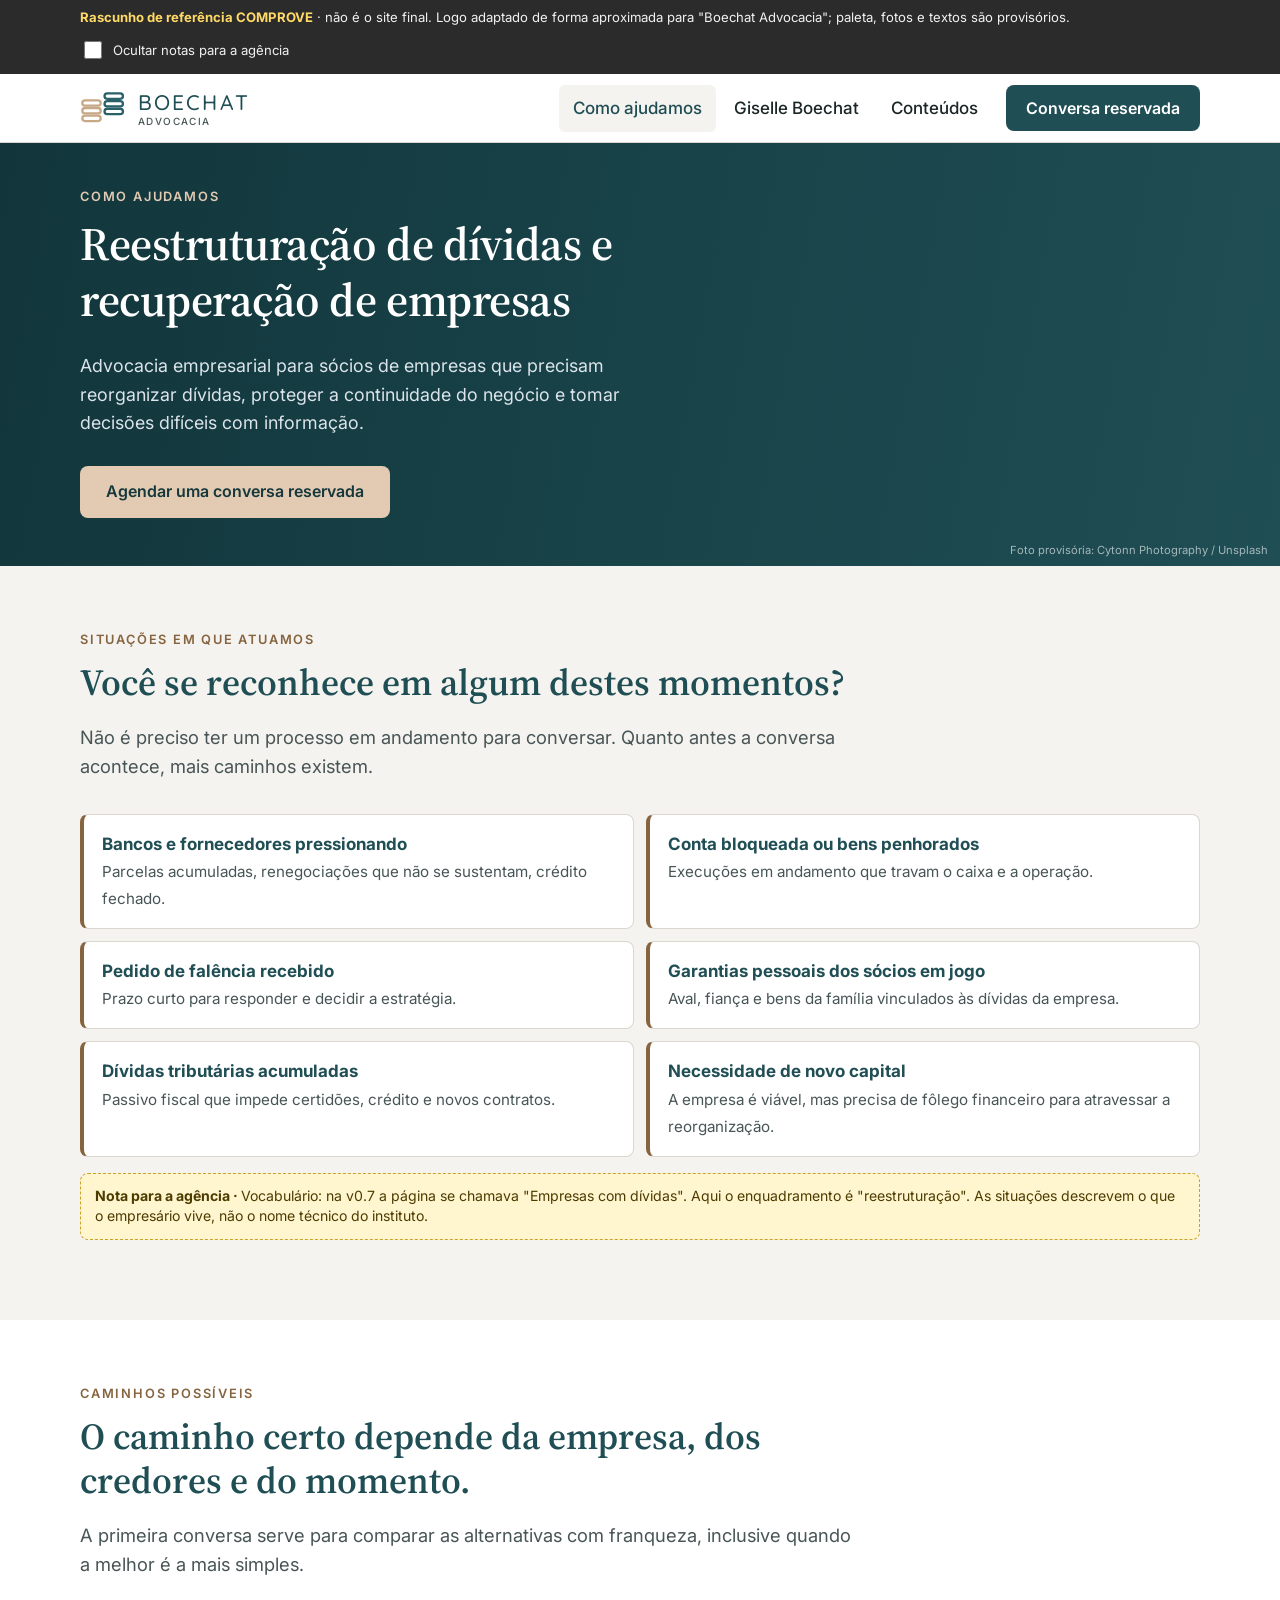
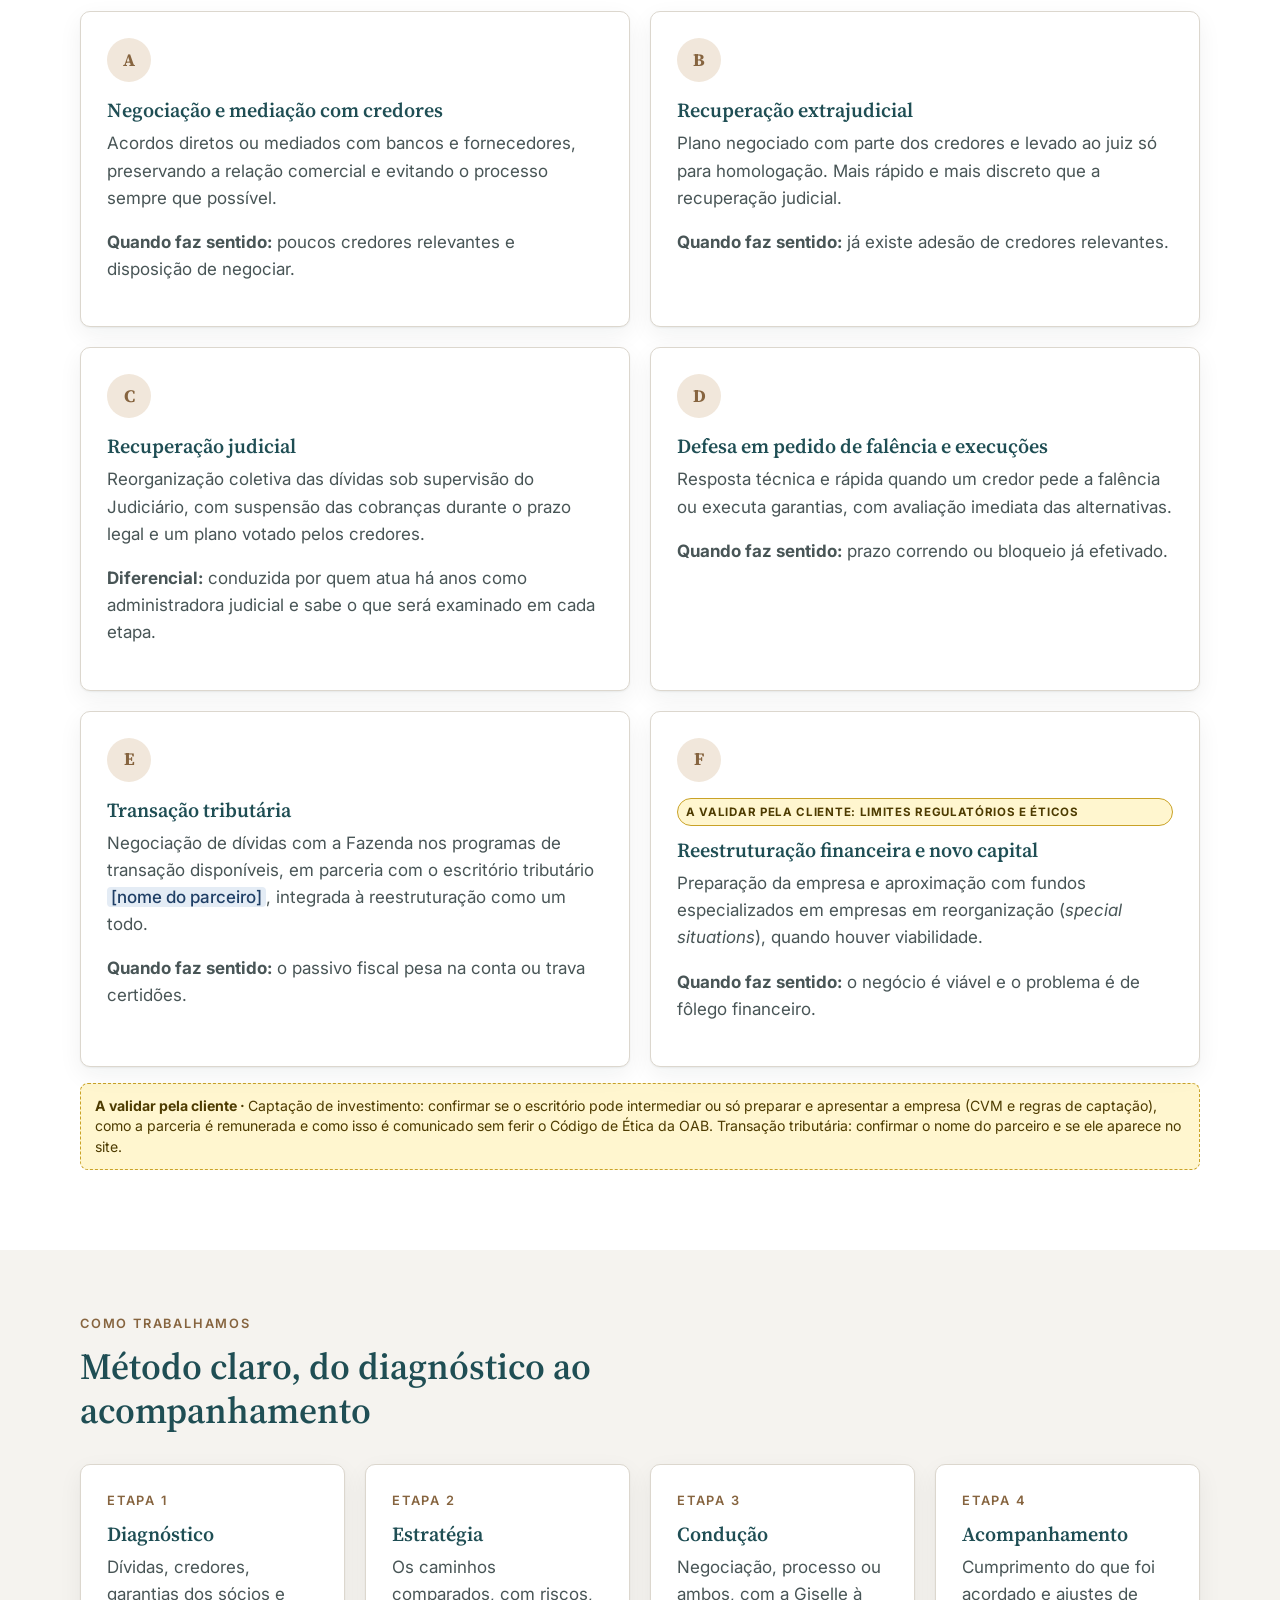
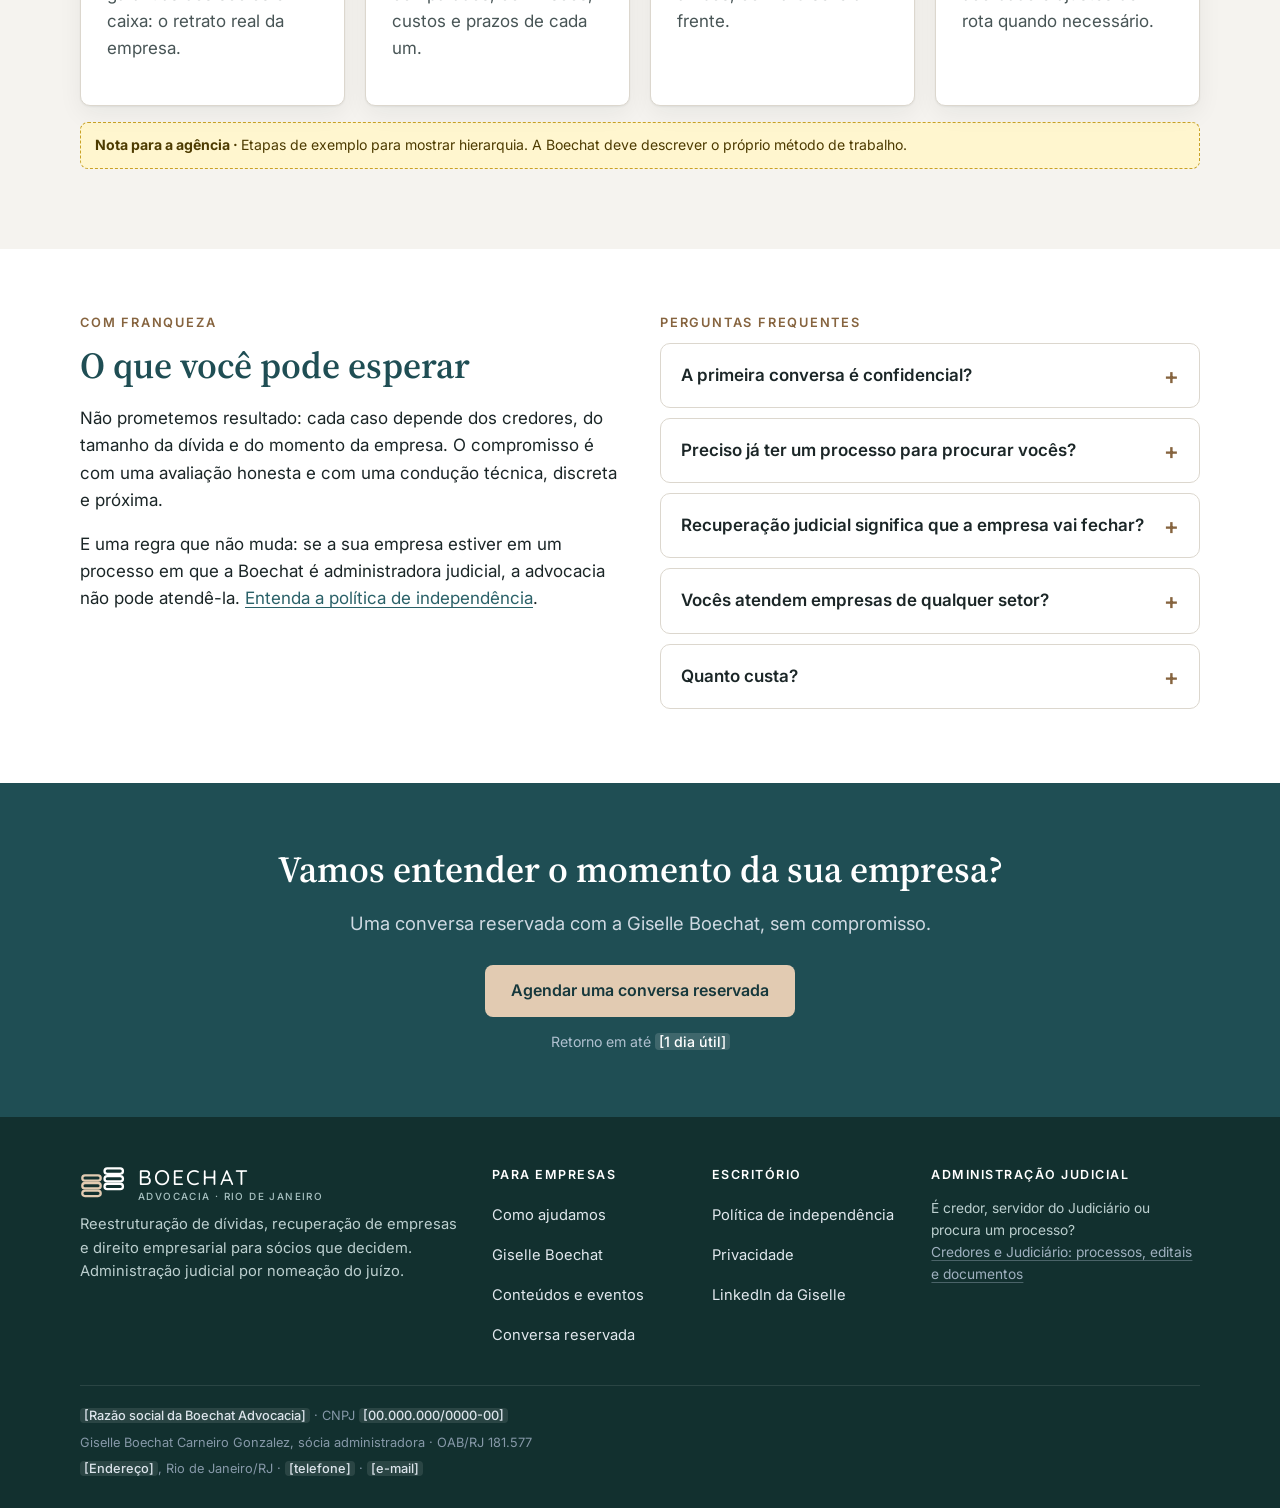
==== commit c53ceeb0: "Rascunho: novo nome Boechat Advocacia Logotipo adaptado, títulos, rodapé e linha do tempo da Giselle" ====
--- a/boechat-site-rascunho/como-ajudamos.html
+++ b/boechat-site-rascunho/como-ajudamos.html
@@ -4,7 +4,7 @@
 <meta charset="utf-8">
 <meta name="viewport" content="width=device-width, initial-scale=1">
 <meta name="robots" content="noindex, nofollow">
-<title>Como ajudamos · Boechat</title>
+<title>Como ajudamos · Boechat Advocacia</title>
 <link rel="preconnect" href="https://fonts.googleapis.com">
 <link rel="preconnect" href="https://fonts.gstatic.com" crossorigin>
 <link href="https://fonts.googleapis.com/css2?family=Inter:wght@400;500;600;700&family=Quicksand:wght@500&family=Source+Serif+4:opsz,wght@8..60,500;8..60,600&display=swap" rel="stylesheet">
@@ -13,15 +13,15 @@
 <body>
 <div class="rascunho" role="note">
   <div class="wrap rascunho__in">
-    <p><strong>Rascunho de referência COMPROVE</strong> · não é o site final. Logo recriado de forma aproximada; paleta, fotos e textos são provisórios.</p>
+    <p><strong>Rascunho de referência COMPROVE</strong> · não é o site final. Logo adaptado de forma aproximada para "Boechat Advocacia"; paleta, fotos e textos são provisórios.</p>
     <label class="toggle"><input type="checkbox" id="ocultar-notas"> Ocultar notas para a agência</label>
   </div>
 </div>
 <header class="topo">
   <div class="wrap topo__in">
-    <a href="index.html" class="marca" aria-label="Boechat, página inicial">
+    <a href="index.html" class="marca" aria-label="Boechat Advocacia, página inicial">
       <svg class="logo" viewBox="0 0 60 46" fill="none" stroke-width="3" aria-hidden="true"><g class="l1"><rect x="3" y="13" width="24" height="7" rx="3.5"/><rect x="3" y="23" width="24" height="7" rx="3.5"/><rect x="3" y="33" width="24" height="7" rx="3.5"/></g><g class="l2"><rect x="32" y="4" width="24" height="7" rx="3.5"/><rect x="32" y="14" width="24" height="7" rx="3.5"/><rect x="32" y="24" width="24" height="7" rx="3.5"/></g></svg>
-      <span class="marca__nome" title="Recriação aproximada do logotipo atual: substituir pelo arquivo oficial">BOECHAT<small>Administração Judicial</small></span>
+      <span class="marca__nome" title="Logotipo atual adaptado para o novo nome: substituir pelo arquivo oficial">BOECHAT<small>Advocacia</small></span>
     </a>
     <nav class="menu-d" aria-label="Principal">
         <a href="como-ajudamos.html" aria-current="page">Como ajudamos</a>
@@ -176,7 +176,7 @@
       <div>
         <a href="index.html" class="marca">
           <svg class="logo" viewBox="0 0 60 46" fill="none" stroke-width="3" aria-hidden="true"><g class="l1"><rect x="3" y="13" width="24" height="7" rx="3.5"/><rect x="3" y="23" width="24" height="7" rx="3.5"/><rect x="3" y="33" width="24" height="7" rx="3.5"/></g><g class="l2"><rect x="32" y="4" width="24" height="7" rx="3.5"/><rect x="32" y="14" width="24" height="7" rx="3.5"/><rect x="32" y="24" width="24" height="7" rx="3.5"/></g></svg>
-          <span class="marca__nome">BOECHAT<small>Administração Judicial · Rio de Janeiro</small></span>
+          <span class="marca__nome">BOECHAT<small>Advocacia · Rio de Janeiro</small></span>
         </a>
         <p class="mt-1">Reestruturação de dívidas, recuperação de empresas e direito empresarial para sócios que decidem. Administração judicial por nomeação do juízo.</p>
       </div>
@@ -194,7 +194,7 @@
         <ul>
           <li><a href="index.html#independencia">Política de independência</a></li>
           <li><a href="contato.html#privacidade">Privacidade</a></li>
-          <li><a href="[link-linkedin-giselle]">LinkedIn da Giselle</a></li>
+          <li><a href="#" title="[link do LinkedIn da Giselle]">LinkedIn da Giselle</a></li>
         </ul>
       </div>
       <div class="rodape__discreto">
@@ -204,7 +204,7 @@
       </div>
     </div>
     <div class="rodape__legal">
-      <span><span class="ph">[Razão social: Boechat Administração Judicial Ltda.? Ver decisões]</span> · CNPJ <span class="ph">[00.000.000/0000-00]</span></span>
+      <span><span class="ph">[Razão social da Boechat Advocacia]</span> · CNPJ <span class="ph">[00.000.000/0000-00]</span></span>
       <span>Giselle Boechat Carneiro Gonzalez, sócia administradora · OAB/RJ 181.577</span>
       <span><span class="ph">[Endereço]</span>, Rio de Janeiro/RJ · <span class="ph">[telefone]</span> · <span class="ph">[e-mail]</span></span>
     </div>
--- a/boechat-site-rascunho/style.css
+++ b/boechat-site-rascunho/style.css
@@ -127,7 +127,7 @@
 .link-seta:hover::after { transform: translateX(3px); }
 
 /* -------------------------------------------------------------- Topo */
-.topo { background: var(--surface); border-bottom: 1px solid var(--line); position: sticky; top: 0; z-index: 20; }
+.topo { background: var(--surface); border-bottom: 1px solid var(--line); position: sticky; top: env(safe-area-inset-top, 0px); z-index: 20; }
 .topo__in { display: flex; align-items: center; justify-content: space-between; gap: 16px; min-height: 68px; }
 .marca { display: flex; align-items: center; gap: 12px; text-decoration: none; color: var(--brand); }
 .logo { width: 46px; height: 36px; flex: none; }
